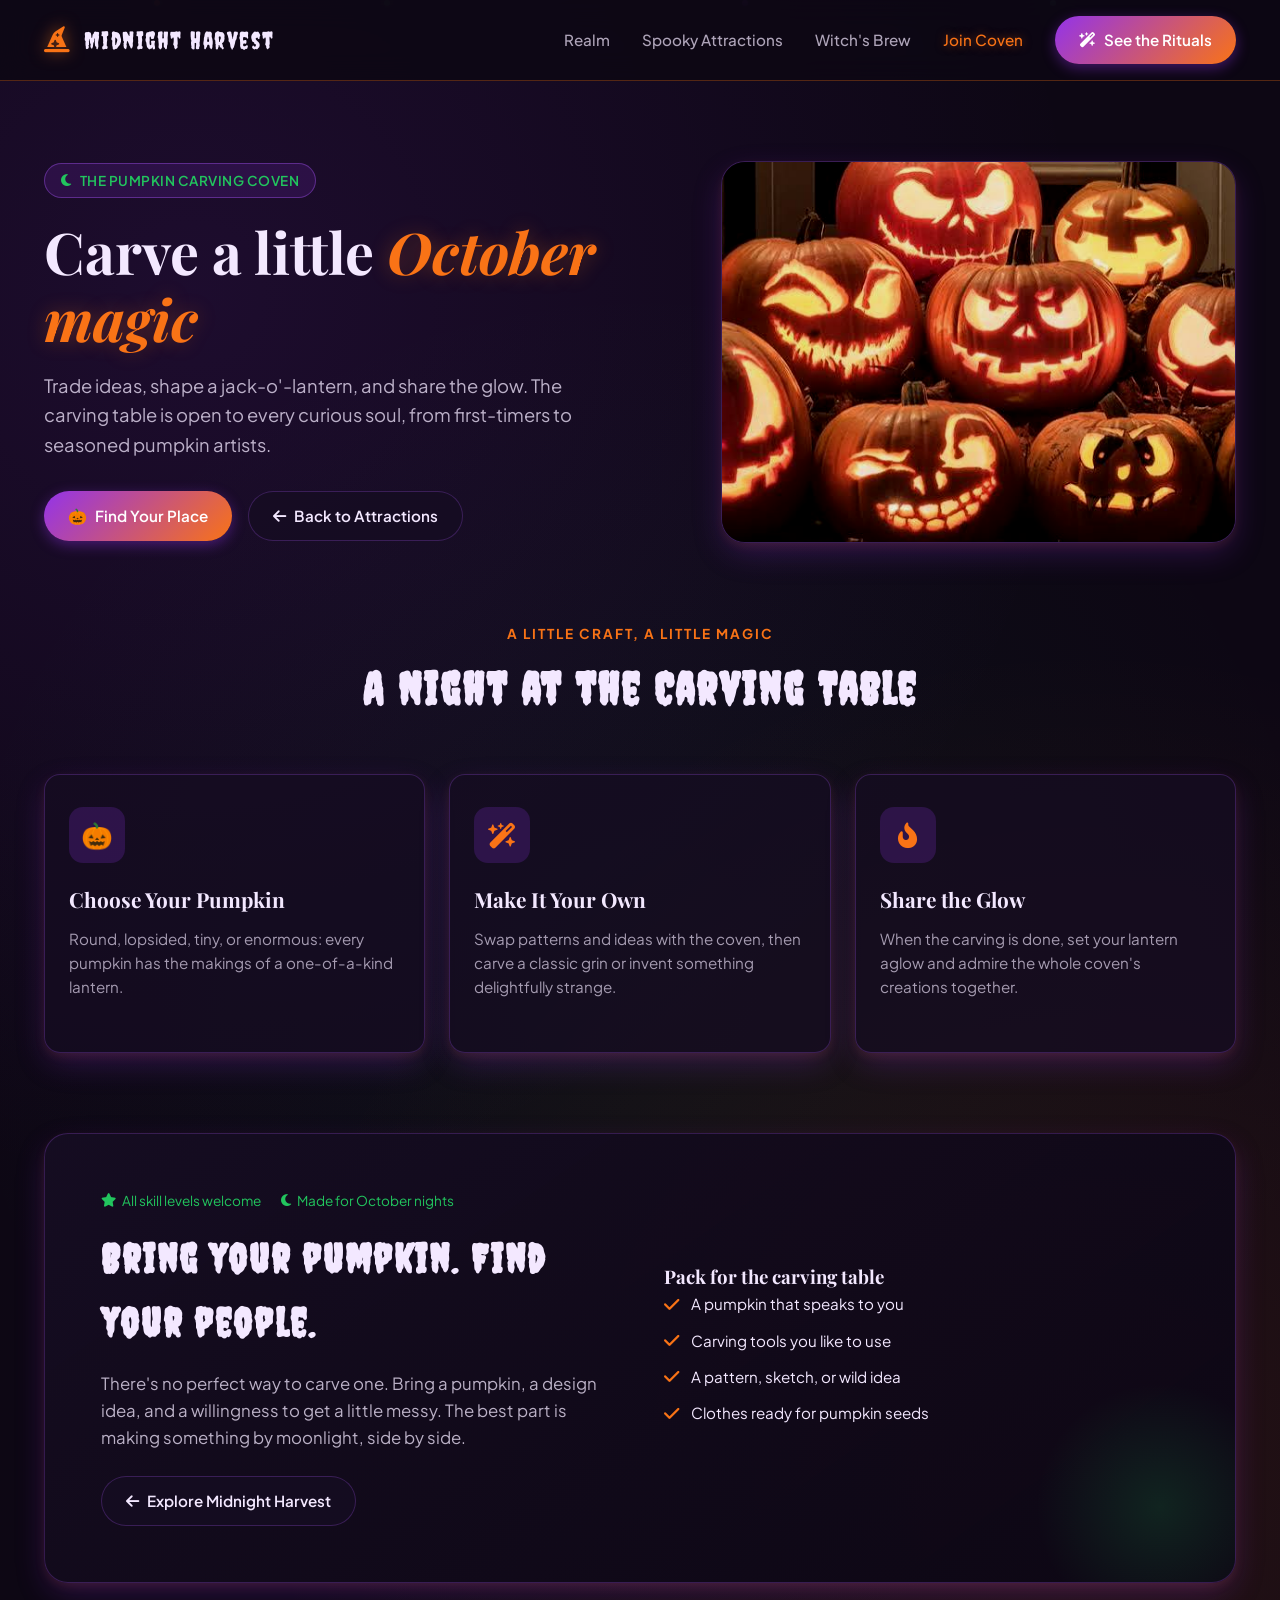
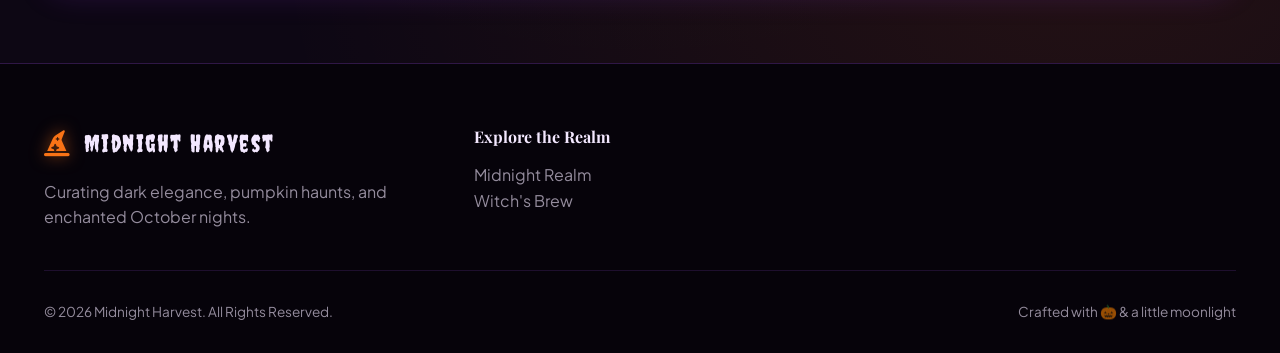
==== pumpkin.html @ 306d694c "Added all the files Created and added all the webpages and the stylesheet and a Nav.js" ====
<!DOCTYPE html>
<html lang="en">
<head>
    <meta charset="UTF-8">
    <meta name="viewport" content="width=device-width, initial-scale=1.0">
    <title>Pumpkin Carving Coven</title>
    <link rel="stylesheet" href="styles.css">
    <script src="nav.js" defer></script>
    <!-- Google Fonts: Creepster for eerie titles & Plus Jakarta Sans / Playfair for text -->
    <link rel="preconnect" href="https://fonts.googleapis.com">
    <link rel="preconnect" href="https://fonts.gstatic.com" crossorigin>
    <link href="https://fonts.googleapis.com/css2?family=Creepster&family=Playfair+Display:ital,wght@0,400..900;1,400..900&family=Plus+Jakarta+Sans:wght@300;400;500;600;700&display=swap" rel="stylesheet">
    <!-- FontAwesome icons for spooky UI items -->
    <link rel="stylesheet" href="https://cdnjs.cloudflare.com/ajax/libs/font-awesome/6.4.0/css/all.min.css">
</head>
<body>
    <div class="embers-container" aria-hidden="true">
        <div class="floating-ember"></div>
        <div class="floating-ember"></div>
        <div class="floating-ember"></div>
        <div class="floating-ember"></div>
    </div>

    <!-- Navigation Header -->
    <header>
        <div class="container">
            <div class="nav-wrapper">
                <a href="index.html" class="logo">
                    <i class="fa-solid fa-hat-wizard"></i>
                    <span>Midnight Harvest</span>
                </a>
                <button class="nav-toggle" type="button" aria-expanded="false" aria-controls="primary-navigation" aria-label="Open navigation">
                    <i class="fa-solid fa-bars" aria-hidden="true"></i>
                </button>
                <div class="nav-menu" id="primary-navigation">
                    <ul class="nav-links">
                        <li><a href="index.html#home">Realm</a></li>
                        <li><a href="index.html#attractions">Spooky Attractions</a></li>
                        <li><a href="index.html#brew">Witch's Brew</a></li>
                        <li><a href="#join" class="active">Join Coven</a></li>
                    </ul>
                    <a href="#gatherings" class="btn-cta">
                        <i class="fa-solid fa-wand-magic-sparkles"></i> See the Rituals
                    </a>
                </div>
            </div>
        </div>
    </header>

    <main>
        <section class="hero-section" id="home">
            <div class="container">
                <div class="hero-grid">
                    <div class="hero-content">
                        <div class="seasonal-badge">
                            <i class="fa-solid fa-moon"></i> The Pumpkin Carving Coven
                        </div>
                        <h1>Carve a little <span>October magic</span></h1>
                        <p>Trade ideas, shape a jack-o'-lantern, and share the glow. The carving table is open to every curious soul, from first-timers to seasoned pumpkin artists.</p>
                        <div class="hero-actions">
                            <a href="#join" class="btn-cta">
                                <span aria-hidden="true">🎃</span> Find Your Place
                            </a>
                            <a href="index.html#attractions" class="btn-secondary">
                                <i class="fa-solid fa-arrow-left"></i> Back to Attractions
                            </a>
                        </div>
                    </div>

                    <div class="hero-spooky-card full-bleed-hero-card">
                        <img src="carving-images/pumpkin-carving.jpg"
                            alt="Pumpkin carving for the coven">
                    </div>
                </div>
            </div>
        </section>

        <section class="container" id="gatherings">
            <div class="section-header">
                <span class="sub-title">A little craft, a little magic</span>
                <h2 class="spooky-font">A Night at the Carving Table</h2>
            </div>

            <div class="highlights-grid">
                <div class="feature-card">
                    <div class="feature-icon-wrapper">
                        <span aria-hidden="true">🎃</span>
                    </div>
                    <h3>Choose Your Pumpkin</h3>
                    <p>Round, lopsided, tiny, or enormous: every pumpkin has the makings of a one-of-a-kind lantern.</p>
                </div>

                <div class="feature-card">
                    <div class="feature-icon-wrapper">
                        <i class="fa-solid fa-wand-magic-sparkles"></i>
                    </div>
                    <h3>Make It Your Own</h3>
                    <p>Swap patterns and ideas with the coven, then carve a classic grin or invent something delightfully strange.</p>
                </div>

                <div class="feature-card">
                    <div class="feature-icon-wrapper">
                        <i class="fa-solid fa-fire-flame-curved"></i>
                    </div>
                    <h3>Share the Glow</h3>
                    <p>When the carving is done, set your lantern aglow and admire the whole coven's creations together.</p>
                </div>
            </div>
        </section>

        <section class="container" id="join">
            <div class="story-section">
                <div class="story-grid">
                    <div class="story-content">
                        <div class="recipe-meta">
                            <span><i class="fa-solid fa-star"></i> All skill levels welcome</span>
                            <span><i class="fa-solid fa-moon"></i> Made for October nights</span>
                        </div>
                        <h2 class="spooky-font">Bring your pumpkin. Find your people.</h2>
                        <p>There's no perfect way to carve one. Bring a pumpkin, a design idea, and a willingness to get a little messy. The best part is making something by moonlight, side by side.</p>
                        <a href="index.html#attractions" class="btn-secondary">
                            <i class="fa-solid fa-arrow-left"></i> Explore Midnight Harvest
                        </a>
                    </div>

                    <div class="story-content">
                        <h3>Pack for the carving table</h3>
                        <ul class="ingredient-list">
                            <li><i class="fa-solid fa-check"></i> A pumpkin that speaks to you</li>
                            <li><i class="fa-solid fa-check"></i> Carving tools you like to use</li>
                            <li><i class="fa-solid fa-check"></i> A pattern, sketch, or wild idea</li>
                            <li><i class="fa-solid fa-check"></i> Clothes ready for pumpkin seeds</li>
                        </ul>
                    </div>
                </div>
            </div>
        </section>
    </main>

    <footer>
        <div class="container">
            <div class="footer-grid">
                <div class="footer-brand">
                    <a href="index.html" class="logo">
                        <i class="fa-solid fa-hat-wizard"></i>
                        <span>Midnight Harvest</span>
                    </a>
                    <p>Curating dark elegance, pumpkin haunts, and enchanted October nights.</p>
                </div>
                <div>
                    <h4 style="color: var(--text-ghost); margin-bottom: 12px;">Explore the Realm</h4>
                    <p><a href="index.html#home" style="color: rgba(243,232,255,0.6); text-decoration: none;">Midnight Realm</a></p>
                    <p><a href="index.html#brew" style="color: rgba(243,232,255,0.6); text-decoration: none;">Witch's Brew</a></p>
                </div>
            </div>
            <div class="footer-bottom">
                <p>&copy; 2026 Midnight Harvest. All Rights Reserved.</p>
                <p>Crafted with 🎃 &amp; a little moonlight</p>
            </div>
        </div>
    </footer>
</body>
</html>
---- styles.css ----
:root {
    --bg-obsidian: #0d0714;
    --bg-card: rgba(22, 13, 34, 0.75);
    --bg-card-border: rgba(168, 85, 247, 0.25);
    --primary-pumpkin: #f97316;
    --primary-purple: #9333ea;
    --accent-green: #22c55e;
    --glow-green: #4ade80;
    --text-ghost: #f3e8ff;
    --text-subtle: #a855f7;
    --text-muted: #94a3b8;
    --border-spooky: rgba(249, 115, 22, 0.3);
    --shadow-witchy: 0 12px 32px -4px rgba(147, 51, 234, 0.25), 0 4px 12px -2px rgba(249, 115, 22, 0.15);
    --shadow-glow: 0 0 25px rgba(34, 197, 94, 0.35);
    --radius-lg: 24px;
    --radius-md: 16px;
    --radius-sm: 8px;
    --transition-smooth: all 0.35s cubic-bezier(0.16, 1, 0.3, 1);
}

* {
    margin: 0;
    padding: 0;
    box-sizing: border-box;
}

html {
    scroll-behavior: smooth;
}

body {
    font-family: 'Plus Jakarta Sans', sans-serif;
    background-color: var(--bg-obsidian);
    color: var(--text-ghost);
    line-height: 1.6;
    overflow-x: hidden;
    position: relative;
    background-image:
        radial-gradient(circle at 15% 15%, rgba(147, 51, 234, 0.12) 0%, transparent 45%),
        radial-gradient(circle at 85% 75%, rgba(249, 115, 22, 0.1) 0%, transparent 45%),
        radial-gradient(circle at 50% 50%, rgba(34, 197, 94, 0.05) 0%, transparent 60%);
}

/* Typography */
h1,
h2,
h3,
h4 {
    font-family: 'Playfair Display', Georgia, serif;
    color: var(--text-ghost);
    font-weight: 700;
}

.spooky-font {
    font-family: 'Creepster', cursive;
    letter-spacing: 2px;
}

/* Floating Ember & Sparkle Effect */
.embers-container {
    position: fixed;
    top: 0;
    left: 0;
    width: 100%;
    height: 100%;
    pointer-events: none;
    z-index: 10;
    overflow: hidden;
}

.floating-ember {
    position: absolute;
    width: 6px;
    height: 6px;
    background-color: var(--accent-green);
    border-radius: 50%;
    box-shadow: 0 0 8px var(--glow-green);
    opacity: 0.4;
    animation: riseEmbers 10s linear infinite;
}

.floating-ember:nth-child(1) {
    left: 12%;
    animation-delay: 0s;
    animation-duration: 9s;
    background-color: var(--primary-pumpkin);
}

.floating-ember:nth-child(2) {
    left: 30%;
    animation-delay: 2s;
    animation-duration: 12s;
    background-color: var(--accent-green);
}

.floating-ember:nth-child(3) {
    left: 58%;
    animation-delay: 1s;
    animation-duration: 8s;
    background-color: var(--primary-purple);
}

.floating-ember:nth-child(4) {
    left: 82%;
    animation-delay: 4s;
    animation-duration: 11s;
    background-color: var(--glow-green);
}

@keyframes riseEmbers {
    0% {
        transform: translateY(105vh) scale(0.6);
        opacity: 0;
    }

    20% {
        opacity: 0.8;
    }

    80% {
        opacity: 0.8;
    }

    100% {
        transform: translateY(-10vh) scale(1.4);
        opacity: 0;
    }
}

/* Layout Container */
.container {
    max-width: 1240px;
    margin: 0 auto;
    padding: 0 24px;
}

/* Header / Navbar */
header {
    position: sticky;
    top: 0;
    z-index: 100;
    background: rgba(13, 7, 20, 0.88);
    backdrop-filter: blur(14px);
    -webkit-backdrop-filter: blur(14px);
    border-bottom: 1px solid var(--border-spooky);
    transition: var(--transition-smooth);
}

header.nav-hidden {
    transform: translateY(-100%);
}

header.nav-hidden:focus-within {
    transform: translateY(0);
}

.nav-wrapper {
    display: flex;
    align-items: center;
    justify-content: space-between;
    height: 80px;
}

.nav-menu {
    display: flex;
    align-items: center;
    gap: 32px;
}

.nav-toggle {
    display: none;
    align-items: center;
    justify-content: center;
    width: 44px;
    height: 44px;
    color: var(--text-ghost);
    background: rgba(22, 13, 34, 0.8);
    border: 1px solid var(--bg-card-border);
    border-radius: var(--radius-sm);
    font-size: 1.2rem;
    cursor: pointer;
}

.logo {
    display: flex;
    align-items: center;
    gap: 12px;
    text-decoration: none;
    color: var(--text-ghost);
    font-size: 1.5rem;
    font-family: 'Creepster', cursive;
    letter-spacing: 1.5px;
}

.logo i {
    color: var(--primary-pumpkin);
    font-size: 1.6rem;
    filter: drop-shadow(0 0 8px rgba(249, 115, 22, 0.6));
}

.nav-links {
    display: flex;
    gap: 32px;
    list-style: none;
}

.nav-links a {
    text-decoration: none;
    color: rgba(243, 232, 255, 0.7);
    font-weight: 500;
    font-size: 0.95rem;
    transition: var(--transition-smooth);
    position: relative;
}

.nav-links a:hover,
.nav-links a.active {
    color: var(--primary-pumpkin);
    text-shadow: 0 0 10px rgba(249, 115, 22, 0.5);
}

.nav-toggle:focus-visible,
.nav-links a:focus-visible,
.nav-menu .btn-cta:focus-visible {
    outline: 2px solid var(--accent-green);
    outline-offset: 4px;
}

.btn-cta {
    background: linear-gradient(135deg, var(--primary-purple) 0%, var(--primary-pumpkin) 100%);
    color: #ffffff;
    padding: 12px 24px;
    border-radius: 50px;
    text-decoration: none;
    font-weight: 600;
    font-size: 0.95rem;
    box-shadow: 0 4px 14px rgba(147, 51, 234, 0.4);
    transition: var(--transition-smooth);
    display: inline-flex;
    align-items: center;
    gap: 8px;
    border: none;
    cursor: pointer;
}

.btn-cta:hover {
    transform: translateY(-2px);
    box-shadow: 0 6px 20px rgba(249, 115, 22, 0.5);
    background: linear-gradient(135deg, #a855f7 0%, #ea580c 100%);
}

.btn-secondary {
    background-color: rgba(22, 13, 34, 0.8);
    color: var(--text-ghost);
    border: 1px solid var(--bg-card-border);
    padding: 12px 24px;
    border-radius: 50px;
    text-decoration: none;
    font-weight: 600;
    font-size: 0.95rem;
    transition: var(--transition-smooth);
    display: inline-flex;
    align-items: center;
    gap: 8px;
}

.btn-secondary:hover {
    background-color: rgba(147, 51, 234, 0.2);
    color: var(--accent-green);
    border-color: var(--accent-green);
    transform: translateY(-2px);
    box-shadow: var(--shadow-glow);
}

/* Hero Section */
.hero-section {
    padding: 80px 0;
    position: relative;
}

.hero-grid {
    display: grid;
    grid-template-columns: 1.1fr 0.9fr;
    gap: 48px;
    align-items: center;
}

.seasonal-badge {
    display: inline-flex;
    align-items: center;
    gap: 8px;
    background: rgba(147, 51, 234, 0.15);
    border: 1px solid rgba(168, 85, 247, 0.4);
    color: var(--accent-green);
    padding: 6px 16px;
    border-radius: 30px;
    font-size: 0.85rem;
    font-weight: 600;
    margin-bottom: 20px;
    letter-spacing: 0.5px;
    text-transform: uppercase;
}

.hero-content h1 {
    font-size: 3.6rem;
    line-height: 1.15;
    margin-bottom: 20px;
}

.hero-content h1 span {
    color: var(--primary-pumpkin);
    font-style: italic;
    text-shadow: 0 0 20px rgba(249, 115, 22, 0.3);
}

.hero-content p {
    font-size: 1.15rem;
    color: rgba(243, 232, 255, 0.75);
    margin-bottom: 32px;
    max-width: 540px;
}

.hero-actions {
    display: flex;
    gap: 16px;
    flex-wrap: wrap;
}

/* Spooky Hero Illustration */
.hero-spooky-card {
    background: var(--bg-card);
    backdrop-filter: blur(10px);
    border: 1px solid var(--bg-card-border);
    border-radius: var(--radius-lg);
    padding: 32px;
    box-shadow: var(--shadow-witchy);
    text-align: center;
    position: relative;
}

.hero-spooky-card img {
    width: 100%;
    height: 380px;
    object-fit: cover;
    border-radius: var(--radius-md);
    filter: brightness(0.9) contrast(1.1);
}

.full-bleed-hero-card {
    padding: 0;
    overflow: hidden;
}

.full-bleed-hero-card img {
    display: block;
    border-radius: 0;
}

.movie-visual-placeholder {
    min-height: 446px;
    display: flex;
    flex-direction: column;
    align-items: center;
    justify-content: center;
    gap: 12px;
    color: var(--text-ghost);
    background: radial-gradient(circle at 50% 35%, rgba(147, 51, 234, 0.2), transparent 55%), rgba(22, 13, 34, 0.8);
    border-style: dashed;
}

.movie-visual-placeholder > i {
    color: var(--primary-pumpkin);
    font-size: 3rem;
}

.movie-visual-placeholder p {
    font-family: 'Playfair Display', Georgia, serif;
    font-size: 1.25rem;
    font-weight: 700;
}

.movie-visual-placeholder span,
.movie-imdb-link {
    color: var(--accent-green);
    font-size: 0.9rem;
    font-weight: 600;
}

.movie-imdb-link {
    margin-top: auto;
}

.movie-card:hover .movie-imdb-link {
    color: var(--primary-pumpkin);
}

.movie-card:focus-visible {
    outline: 2px solid var(--accent-green);
    outline-offset: 4px;
}

/* Witches' Brew Cauldron Section */
.story-section {
    background: linear-gradient(145deg, rgba(22, 13, 34, 0.95) 0%, rgba(13, 7, 20, 0.98) 100%);
    border-radius: var(--radius-lg);
    border: 1px solid var(--bg-card-border);
    padding: 56px;
    margin: 80px 0;
    box-shadow: var(--shadow-witchy);
    position: relative;
    overflow: hidden;
}

.story-section::after {
    content: '';
    position: absolute;
    bottom: -50px;
    right: -50px;
    width: 250px;
    height: 250px;
    background: radial-gradient(circle, rgba(34, 197, 94, 0.15) 0%, transparent 70%);
    pointer-events: none;
}

.story-grid {
    display: grid;
    grid-template-columns: 1fr 1fr;
    gap: 48px;
    align-items: center;
}

/* Cauldron Visual Wrapper */
.cauldron-container {
    position: relative;
    display: flex;
    justify-content: center;
    align-items: center;
    background: radial-gradient(circle, rgba(34, 197, 94, 0.1) 0%, transparent 70%);
    padding: 20px;
    border-radius: var(--radius-lg);
}

.cauldron-svg-wrapper {
    width: 100%;
    max-width: 360px;
    position: relative;
    filter: drop-shadow(0 15px 25px rgba(0, 0, 0, 0.8));
}

/* Cauldron Animations */
.cauldron-steam {
    animation: steamFloat 3.5s ease-in-out infinite alternate;
    transform-origin: center bottom;
}

.cauldron-bubble {
    animation: bubblePop 2.2s ease-in-out infinite;
    transform-origin: center;
}

.cauldron-bubble-2 {
    animation: bubblePop 2.8s ease-in-out infinite 0.7s;
    transform-origin: center;
}

.cauldron-bubble-3 {
    animation: bubblePop 1.9s ease-in-out infinite 1.2s;
    transform-origin: center;
}

.cauldron-glow {
    animation: liquidGlow 2.5s ease-in-out infinite alternate;
}

@keyframes steamFloat {
    0% {
        transform: translateY(0) scaleX(0.95);
        opacity: 0.5;
    }

    50% {
        transform: translateY(-8px) scaleX(1.05);
        opacity: 0.85;
    }

    100% {
        transform: translateY(-16px) scaleX(0.9);
        opacity: 0.4;
    }
}

@keyframes bubblePop {
    0% {
        transform: scale(0.6) translateY(0);
        opacity: 0.2;
    }

    50% {
        transform: scale(1.2) translateY(-6px);
        opacity: 1;
    }

    100% {
        transform: scale(0.3) translateY(-14px);
        opacity: 0;
    }
}

@keyframes liquidGlow {
    0% {
        filter: drop-shadow(0 0 12px rgba(34, 197, 94, 0.6));
    }

    100% {
        filter: drop-shadow(0 0 28px rgba(74, 222, 128, 0.95));
    }
}

.recipe-meta {
    display: flex;
    gap: 20px;
    margin-bottom: 16px;
    font-size: 0.85rem;
    color: var(--accent-green);
}

.recipe-meta span {
    display: flex;
    align-items: center;
    gap: 6px;
}

.story-content h2 {
    font-size: 2.5rem;
    margin-bottom: 16px;
    color: var(--text-ghost);
}

.story-content p {
    color: rgba(243, 232, 255, 0.75);
    margin-bottom: 24px;
    font-size: 1.05rem;
}

.ingredient-list {
    list-style: none;
    margin-bottom: 28px;
}

.ingredient-list li {
    display: flex;
    align-items: center;
    gap: 12px;
    margin-bottom: 12px;
    font-size: 0.95rem;
    color: var(--text-ghost);
}

.ingredient-list li i {
    color: var(--primary-pumpkin);
    font-size: 1.1rem;
}

/* Feature Cards Section */
.section-header {
    text-align: center;
    max-width: 640px;
    margin: 0 auto 50px;
}

.section-header .sub-title {
    color: var(--primary-pumpkin);
    font-weight: 700;
    text-transform: uppercase;
    font-size: 0.85rem;
    letter-spacing: 2px;
    margin-bottom: 8px;
    display: block;
}

.section-header h2 {
    font-size: 2.8rem;
    margin-bottom: 12px;
}

.highlights-grid {
    display: grid;
    grid-template-columns: repeat(auto-fit, minmax(260px, 1fr));
    gap: 24px;
    margin-bottom: 80px;
}

.feature-card {
    background: var(--bg-card);
    border: 1px solid var(--bg-card-border);
    border-radius: var(--radius-md);
    padding: 32px 24px;
    box-shadow: var(--shadow-witchy);
    transition: var(--transition-smooth);
    display: flex;
    flex-direction: column;
    position: relative;
}

a.feature-card {
    color: inherit;
    text-decoration: none;
}

.feature-card:hover {
    transform: translateY(-6px);
    border-color: var(--primary-pumpkin);
    box-shadow: 0 12px 30px rgba(249, 115, 22, 0.25);
}

.feature-icon-wrapper {
    width: 56px;
    height: 56px;
    border-radius: 14px;
    background: rgba(147, 51, 234, 0.2);
    color: var(--primary-pumpkin);
    display: flex;
    align-items: center;
    justify-content: center;
    font-size: 1.6rem;
    margin-bottom: 20px;
}

.feature-card h3 {
    font-size: 1.3rem;
    margin-bottom: 10px;
}

.feature-card p {
    color: rgba(243, 232, 255, 0.65);
    font-size: 0.95rem;
    margin-bottom: 20px;
    flex-grow: 1;
}

/* Footer */
footer {
    background-color: #06030a;
    color: rgba(243, 232, 255, 0.6);
    padding: 60px 0 30px;
    border-top: 1px solid var(--bg-card-border);
}

.footer-grid {
    display: grid;
    grid-template-columns: 2fr 1fr 1fr 1.5fr;
    gap: 40px;
    margin-bottom: 40px;
}

.footer-brand .logo {
    margin-bottom: 16px;
}

.footer-bottom {
    padding-top: 30px;
    border-top: 1px solid rgba(168, 85, 247, 0.15);
    display: flex;
    align-items: center;
    justify-content: space-between;
    font-size: 0.85rem;
}

/* Toast Popup */
.spooky-toast {
    position: fixed;
    bottom: 30px;
    right: 30px;
    background: rgba(22, 13, 34, 0.95);
    border: 1px solid var(--accent-green);
    color: var(--glow-green);
    padding: 16px 24px;
    border-radius: var(--radius-md);
    box-shadow: var(--shadow-glow);
    display: none;
    z-index: 1000;
    backdrop-filter: blur(10px);
    font-weight: 600;
}

/* Responsive Breakpoints */
@media (max-width: 992px) {

    .hero-grid,
    .story-grid {
        grid-template-columns: 1fr;
        gap: 40px;
    }

    .hero-content {
        text-align: center;
    }

    .hero-actions {
        justify-content: center;
    }

    .footer-grid {
        grid-template-columns: 1fr 1fr;
    }
}

@media (max-width: 1100px) {
    .nav-wrapper {
        height: auto;
        min-height: 72px;
        flex-wrap: wrap;
        padding: 12px 0;
    }

    .nav-toggle {
        display: inline-flex;
        margin-left: auto;
    }

    .nav-menu {
        display: none;
        flex: 0 0 100%;
        flex-direction: column;
        align-items: stretch;
        gap: 12px;
        padding: 8px 0 12px;
    }

    .nav-menu.is-open {
        display: flex;
    }

    .nav-links {
        flex-direction: column;
        gap: 0;
    }

    .nav-links li + li {
        border-top: 1px solid rgba(168, 85, 247, 0.15);
    }

    .nav-links a {
        display: block;
        padding: 12px 4px;
    }

    .nav-menu > .btn-cta {
        align-self: flex-start;
    }
}

@media (max-width: 520px) {
    .logo {
        gap: 8px;
        font-size: 1.25rem;
    }

    .logo i {
        font-size: 1.4rem;
    }
}

@media (prefers-reduced-motion: reduce) {
    header {
        transition: none;
    }
}
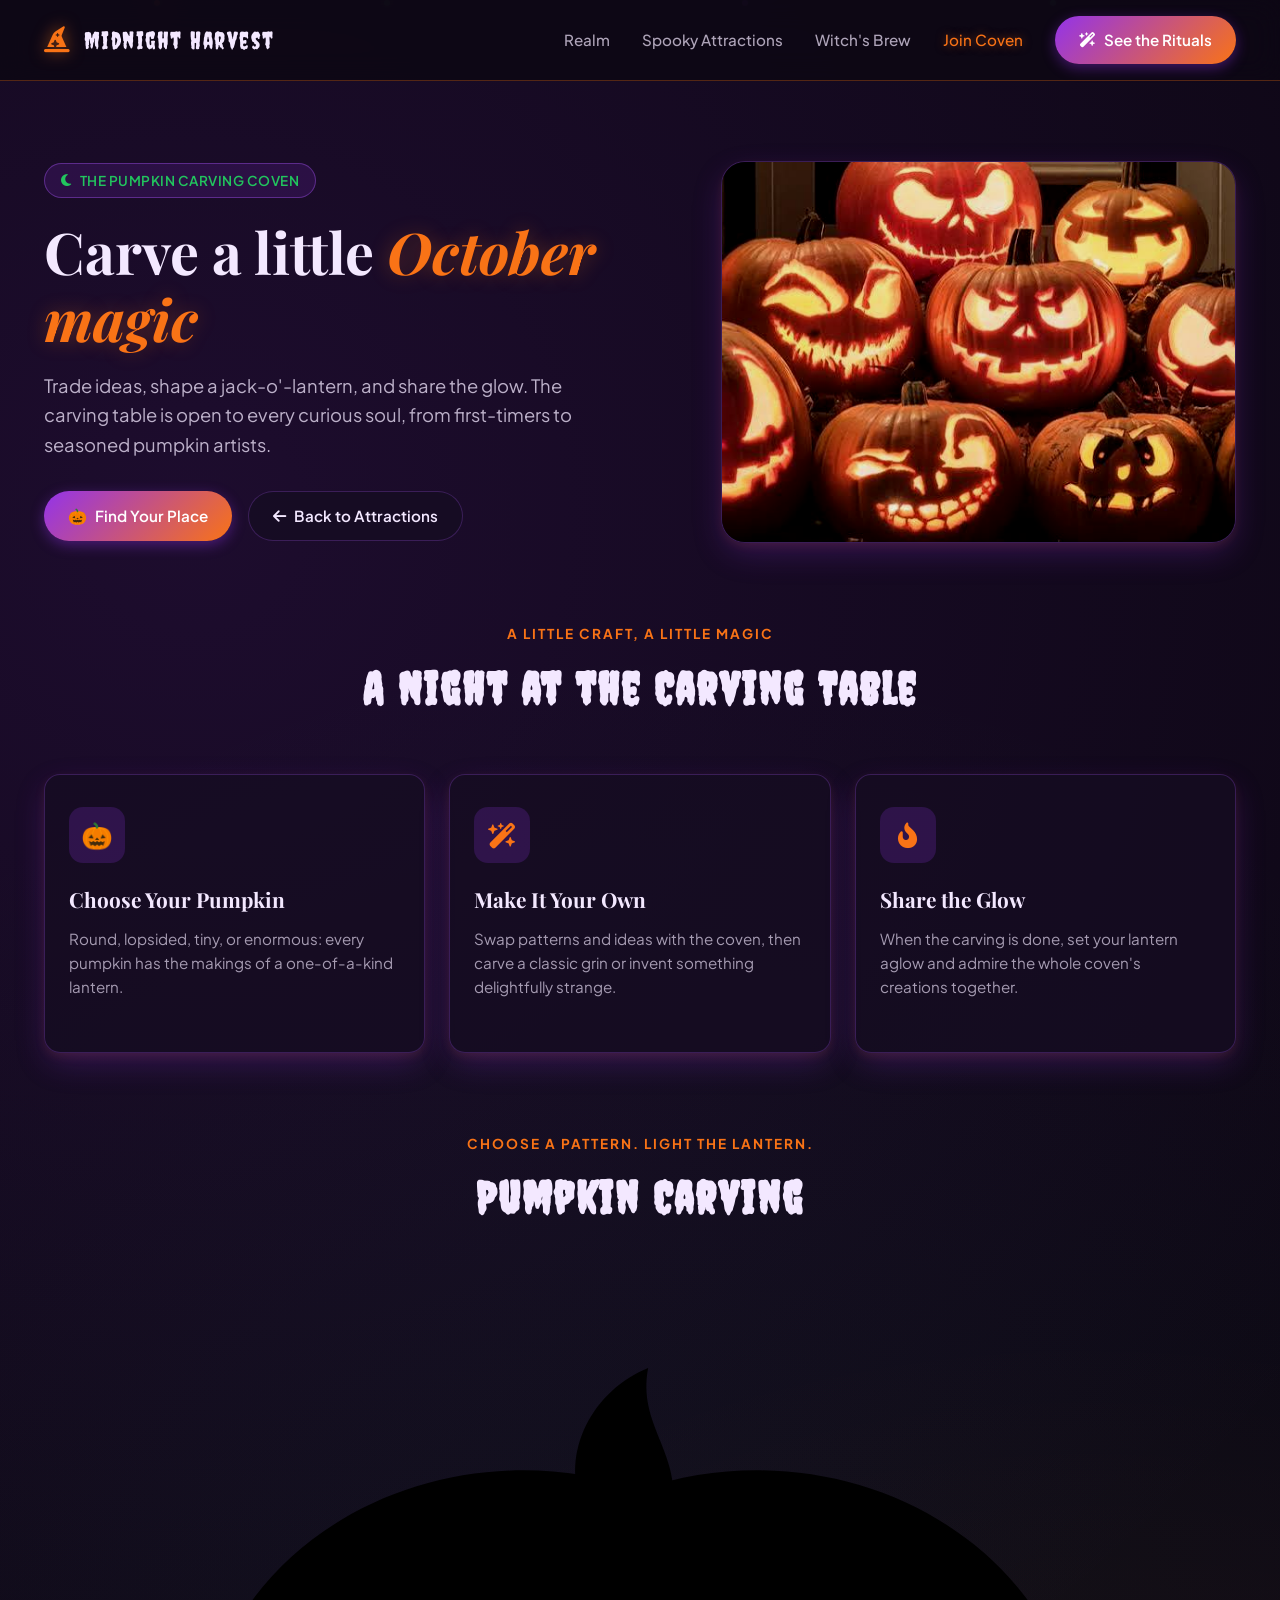
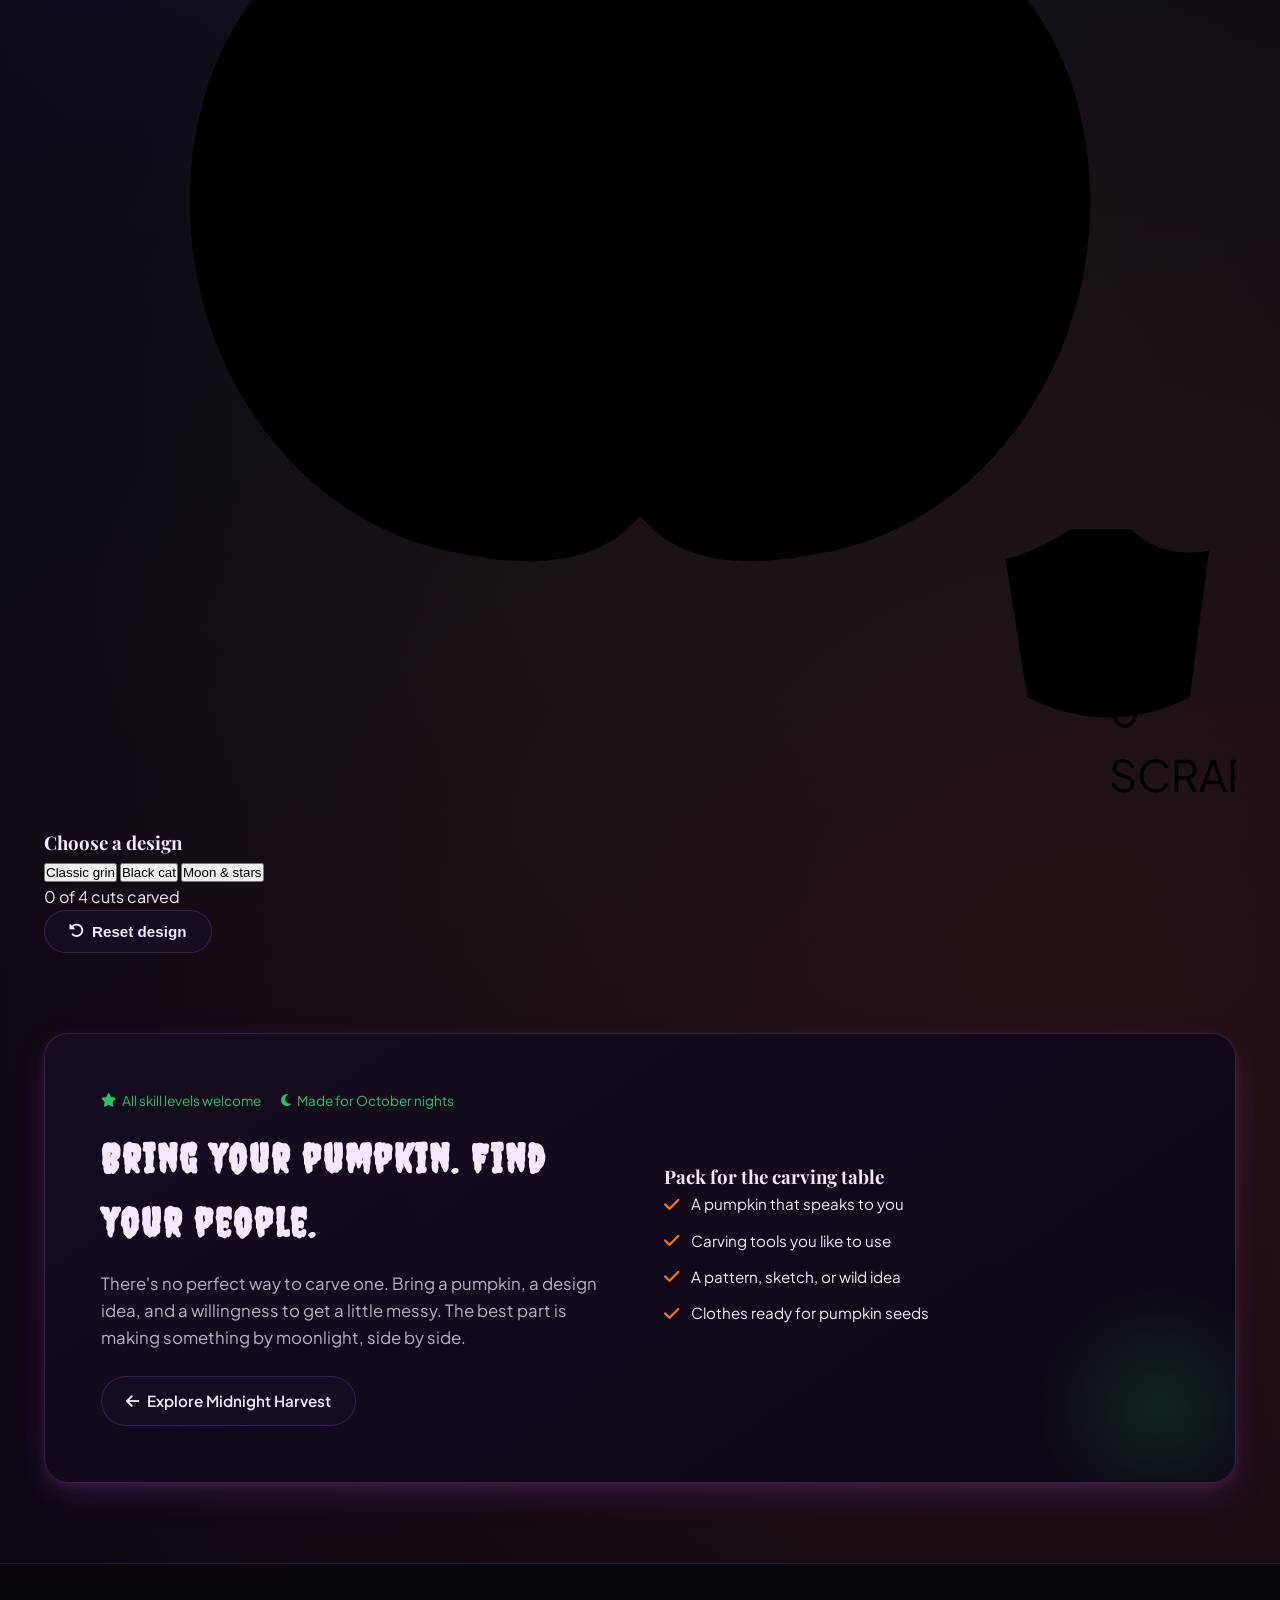
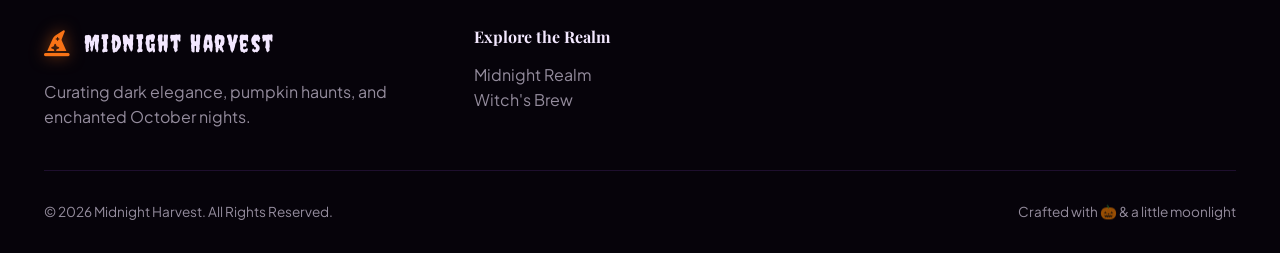
==== commit 1d666866: "Add pumpkin game script and update HTML Added a pumpkin game script and updated HTML structure." ====
--- a/pumpkin.html
+++ b/pumpkin.html
@@ -6,6 +6,7 @@
     <title>Pumpkin Carving Coven</title>
     <link rel="stylesheet" href="styles.css">
     <script src="nav.js" defer></script>
+    <script src="pumpkin-game.js" defer></script>
     <!-- Google Fonts: Creepster for eerie titles & Plus Jakarta Sans / Playfair for text -->
     <link rel="preconnect" href="https://fonts.googleapis.com">
     <link rel="preconnect" href="https://fonts.gstatic.com" crossorigin>
@@ -108,6 +109,61 @@
             </div>
         </section>
 
+        <section class="container" id="carving-game">
+            <div class="section-header">
+                <span class="sub-title">Choose a pattern. Light the lantern.</span>
+                <h2 class="spooky-font">Pumpkin Carving</h2>
+            </div>
+
+            <div class="carving-game-layout">
+                <div class="carving-stage">
+                    <svg class="carving-pumpkin" id="carvingPumpkin" viewBox="0 0 440 420" role="group" aria-label="Pumpkin carving area with scrap bag">
+                        <defs>
+                            <radialGradient id="pumpkinSkin" cx="45%" cy="35%" r="70%">
+                                <stop offset="0%" stop-color="#ffb24c" />
+                                <stop offset="70%" stop-color="#ed741b" />
+                                <stop offset="100%" stop-color="#9c3b11" />
+                            </radialGradient>
+                            <filter id="cutGlow" x="-100%" y="-100%" width="300%" height="300%">
+                                <feGaussianBlur stdDeviation="5" result="blur" />
+                                <feMerge>
+                                    <feMergeNode in="blur" />
+                                    <feMergeNode in="SourceGraphic" />
+                                </feMerge>
+                            </filter>
+                        </defs>
+                        <path class="pumpkin-stem" d="M199 83 C190 62 203 39 223 31 C219 52 235 62 232 83 Z" />
+                        <path class="pumpkin-body" d="M220 76 C157 54 79 83 59 153 C38 229 83 309 154 321 C198 330 213 315 220 307 C227 315 242 330 286 321 C357 309 402 229 381 153 C361 83 283 54 220 76 Z" />
+                        <path class="pumpkin-lobe" d="M220 78 C180 95 177 283 220 307 C263 283 260 95 220 78 Z" />
+                        <path class="pumpkin-groove" d="M117 91 C77 148 86 258 151 304" />
+                        <path class="pumpkin-groove" d="M323 91 C363 148 354 258 289 304" />
+                        <g id="carvingPattern" aria-label="Carving pattern"></g>
+                        <g id="fallingPieces" aria-hidden="true" pointer-events="none"></g>
+                        <g class="carving-scrap-bag" aria-label="Mini garbage bag">
+                            <path class="scrap-bag-body" d="M355 323 Q367 320 379 312 L401 312 Q413 323 430 320 L423 374 Q393 389 363 374 Z" />
+                            <path class="scrap-bag-rim" d="M355 323 Q393 335 430 320 L428 330 Q393 345 357 333 Z" />
+                            <path class="scrap-bag-fold" d="M374 337 L379 367 M412 336 L407 367" />
+                            <text class="scrap-bag-label" x="393" y="409">SCRAPS</text>
+                            <text class="scrap-bag-count" id="scrapCount" x="393" y="385">0</text>
+                        </g>
+                    </svg>
+                </div>
+
+                <div class="carving-controls">
+                    <h3>Choose a design</h3>
+                    <div class="carving-designs" role="group" aria-label="Pumpkin designs">
+                        <button class="carving-design is-selected" type="button" data-design="grin" aria-pressed="true">Classic grin</button>
+                        <button class="carving-design" type="button" data-design="cat" aria-pressed="false">Black cat</button>
+                        <button class="carving-design" type="button" data-design="moon" aria-pressed="false">Moon &amp; stars</button>
+                    </div>
+                    <p class="carving-progress" id="carvingProgress" role="status" aria-live="polite">0 of 3 cuts carved</p>
+                    <button class="btn-secondary carving-reset" id="resetCarving" type="button">
+                        <i class="fa-solid fa-rotate-left" aria-hidden="true"></i> Reset design
+                    </button>
+                </div>
+            </div>
+        </section>
+
         <section class="container" id="join">
             <div class="story-section">
                 <div class="story-grid">
@@ -160,4 +216,4 @@
         </div>
     </footer>
 </body>
-</html>+</html>
--- a/styles.css
+++ b/styles.css
@@ -433,6 +433,7 @@
 .cauldron-container {
     position: relative;
     display: flex;
+    flex-direction: column;
     justify-content: center;
     align-items: center;
     background: radial-gradient(circle, rgba(34, 197, 94, 0.1) 0%, transparent 70%);
@@ -447,6 +448,36 @@
     filter: drop-shadow(0 15px 25px rgba(0, 0, 0, 0.8));
 }
 
+.cauldron-recipe-state {
+    width: 100%;
+    max-width: 360px;
+    text-align: center;
+}
+
+.cauldron-status {
+    min-height: 1.6em;
+    margin: 0 0 8px;
+    color: var(--accent-green);
+    font-size: 0.9rem;
+}
+
+.cauldron-contents {
+    display: flex;
+    flex-wrap: wrap;
+    justify-content: center;
+    gap: 6px;
+    list-style: none;
+}
+
+.cauldron-contents li {
+    padding: 4px 8px;
+    border: 1px solid var(--border-spooky);
+    border-radius: var(--radius-sm);
+    color: var(--text-ghost);
+    background: rgba(13, 7, 20, 0.75);
+    font-size: 0.75rem;
+}
+
 /* Cauldron Animations */
 .cauldron-steam {
     animation: steamFloat 3.5s ease-in-out infinite alternate;
@@ -559,6 +590,54 @@
 .ingredient-list li i {
     color: var(--primary-pumpkin);
     font-size: 1.1rem;
+}
+
+.brew-ingredient-list li {
+    justify-content: space-between;
+    gap: 16px;
+}
+
+.ingredient-name {
+    display: flex;
+    align-items: center;
+    gap: 12px;
+}
+
+.ingredient-add {
+    flex: 0 0 auto;
+    min-width: 76px;
+    padding: 7px 12px;
+    border: 1px solid var(--border-spooky);
+    border-radius: var(--radius-sm);
+    background: rgba(249, 115, 22, 0.12);
+    color: var(--text-ghost);
+    font: inherit;
+    font-size: 0.8rem;
+    font-weight: 700;
+    cursor: pointer;
+    transition: var(--transition-smooth);
+}
+
+.ingredient-add:hover:not(:disabled) {
+    border-color: var(--primary-pumpkin);
+    background: rgba(249, 115, 22, 0.24);
+}
+
+.ingredient-add:disabled {
+    color: var(--accent-green);
+    cursor: default;
+}
+
+.ingredient-add:focus-visible,
+.btn-cta:focus-visible {
+    outline: 2px solid var(--accent-green);
+    outline-offset: 3px;
+}
+
+.btn-cta:disabled {
+    opacity: 0.55;
+    cursor: not-allowed;
+    transform: none;
 }
 
 /* Feature Cards Section */
@@ -765,4 +844,4 @@
     header {
         transition: none;
     }
-}+}
